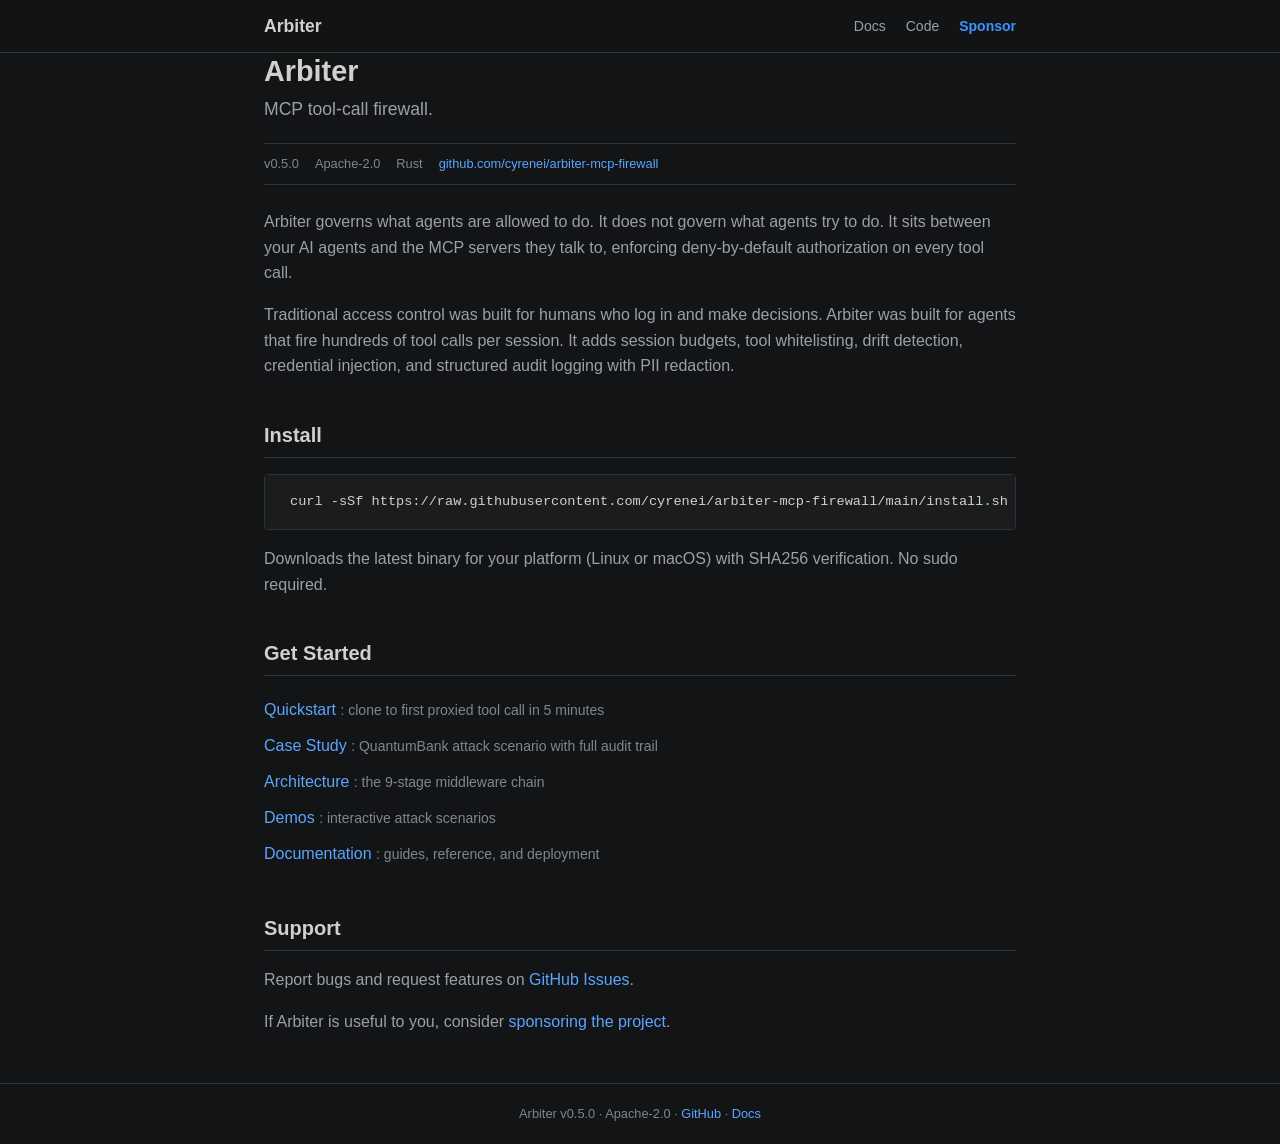
==== docs/index.html @ 77f43d79 "arbiter firewall" ====
<!DOCTYPE html>
<html lang="en">
<head>
  <meta charset="utf-8">
  <meta name="viewport" content="width=device-width, initial-scale=1">
  <title>Arbiter: MCP Tool-Call Firewall</title>
  <meta name="description" content="Open-source MCP tool-call firewall. Deny-by-default authorization, session budgets, drift detection, and audit logging for every tool call.">
  <link rel="canonical" href="https://cyrenei.github.io/arbiter-mcp-firewall/">
  <link rel="stylesheet" href="styles/site.css">
</head>
<body>
  <a class="skip-link" href="#main">Skip to content</a>

  <nav>
    <div class="inner">
      <a class="logo" href="./">Arbiter</a>
      <div class="links">
        <a href="docs/">Docs</a>
        <a href="https://github.com/cyrenei/arbiter-mcp-firewall">Code</a>
        <a class="sponsor" href="https://github.com/sponsors/cyrenei">Sponsor</a>
      </div>
    </div>
  </nav>

  <main id="main" class="container">
    <h1>Arbiter</h1>
    <p class="tagline">MCP tool-call firewall.</p>

    <div class="info-strip">
      <span>v0.5.0</span>
      <span>Apache-2.0</span>
      <span>Rust</span>
      <span><a href="https://github.com/cyrenei/arbiter-mcp-firewall">github.com/cyrenei/arbiter-mcp-firewall</a></span>
    </div>

    <p>Arbiter governs what agents are allowed to do. It does not govern what
    agents try to do. It sits between your AI agents and the MCP servers
    they talk to, enforcing deny-by-default authorization on every tool
    call.</p>

    <p>Traditional access control was built for humans who log in and make
    decisions. Arbiter was built for agents that fire hundreds of tool calls
    per session. It adds session budgets, tool whitelisting, drift detection,
    credential injection, and structured audit logging with PII redaction.</p>

    <h2>Install</h2>

    <pre><code>curl -sSf https://raw.githubusercontent.com/cyrenei/arbiter-mcp-firewall/main/install.sh | sh</code></pre>

    <p class="desc">Downloads the latest binary for your platform (Linux or macOS) with SHA256 verification. No sudo required.</p>

    <h2>Get Started</h2>

    <ul class="doc-links">
      <li><a href="docs/getting-started/quickstart.html">Quickstart</a>
        <span class="desc">: clone to first proxied tool call in 5 minutes</span></li>
      <li><a href="case-study.html">Case Study</a>
        <span class="desc">: QuantumBank attack scenario with full audit trail</span></li>
      <li><a href="docs/understanding/architecture.html">Architecture</a>
        <span class="desc">: the 9-stage middleware chain</span></li>
      <li><a href="demos/">Demos</a>
        <span class="desc">: interactive attack scenarios</span></li>
      <li><a href="docs/">Documentation</a>
        <span class="desc">: guides, reference, and deployment</span></li>
    </ul>

    <h2>Support</h2>

    <p>Report bugs and request features on
    <a href="https://github.com/cyrenei/arbiter-mcp-firewall/issues">GitHub Issues</a>.</p>

    <p>If Arbiter is useful to you, consider
    <a href="https://github.com/sponsors/cyrenei">sponsoring the project</a>.</p>
  </main>

  <footer>
    <div class="container">
      Arbiter v0.5.0 &middot; Apache-2.0 &middot;
      <a href="https://github.com/cyrenei/arbiter-mcp-firewall">GitHub</a> &middot;
      <a href="docs/">Docs</a>
    </div>
  </footer>
</body>
</html>
---- docs/styles/site.css ----
/* Arbiter: Project Site
   Dark mode, aligned with Furo (Sphinx theme) design tokens.
   Light, fast, honest. No frameworks, no build step. */

*, *::before, *::after { margin: 0; padding: 0; box-sizing: border-box; }

body {
  font-family: -apple-system, BlinkMacSystemFont, "Segoe UI", Helvetica, Arial,
    sans-serif, "Apple Color Emoji", "Segoe UI Emoji";
  color: #cfd0d0;
  background: #131416;
  line-height: 1.6;
  -webkit-font-smoothing: antialiased;
}

/* ── Skip Link ─────────────────────────────────────────────── */

.skip-link {
  position: absolute;
  top: -100px;
  left: 0;
  background: #3d94ff;
  color: #fff;
  padding: 8px 16px;
  z-index: 1000;
  font-size: 0.875rem;
  text-decoration: none;
}
.skip-link:focus { top: 0; }

/* ── Layout ────────────────────────────────────────────────── */

.container {
  max-width: 800px;
  margin: 0 auto;
  padding: 0 24px;
}

/* ── Navigation ────────────────────────────────────────────── */

nav {
  position: sticky;
  top: 0;
  z-index: 100;
  background: rgba(19, 20, 22, 0.92);
  backdrop-filter: blur(12px);
  -webkit-backdrop-filter: blur(12px);
  border-bottom: 1px solid #303335;
  padding: 12px 0;
}
nav .inner {
  max-width: 800px;
  margin: 0 auto;
  padding: 0 24px;
  display: flex;
  align-items: center;
  justify-content: space-between;
  flex-wrap: wrap;
  gap: 8px;
}
nav .logo {
  font-weight: 700;
  font-size: 1.1rem;
  color: #cfd0d0;
  text-decoration: none;
}
nav .logo:hover { color: #cfd0d0; text-decoration: none; }
nav .links {
  display: flex;
  gap: 20px;
  align-items: center;
  flex-wrap: wrap;
}
nav .links a {
  color: #9ca0a5;
  font-size: 0.875rem;
  text-decoration: none;
}
nav .links a:hover { color: #cfd0d0; }
nav .links .sponsor {
  color: #3d94ff;
  font-weight: 600;
}

/* ── Typography ────────────────────────────────────────────── */

h1 {
  font-size: 1.8rem;
  font-weight: 700;
  margin-bottom: 4px;
  line-height: 1.3;
  color: #cfd0d0;
}
h2 {
  font-size: 1.25rem;
  font-weight: 600;
  margin-top: 40px;
  margin-bottom: 16px;
  padding-bottom: 6px;
  border-bottom: 1px solid #303335;
  color: #cfd0d0;
}
h3 {
  font-size: 1rem;
  font-weight: 600;
  margin-top: 24px;
  margin-bottom: 8px;
  color: #cfd0d0;
}
p {
  color: #9ca0a5;
  margin-bottom: 16px;
}
.tagline {
  font-size: 1.1rem;
  color: #9ca0a5;
  margin-bottom: 20px;
}
a {
  color: #5ca5ff;
  text-decoration: none;
}
a:hover { text-decoration: underline; }

/* ── Info Strip ────────────────────────────────────────────── */

.info-strip {
  display: flex;
  gap: 16px;
  flex-wrap: wrap;
  font-size: 0.8rem;
  color: #81868d;
  margin-bottom: 24px;
  padding: 10px 0;
  border-top: 1px solid #303335;
  border-bottom: 1px solid #303335;
}

/* ── Code Blocks ───────────────────────────────────────────── */

pre {
  background: #1a1c1e;
  border: 1px solid #303335;
  border-radius: 4px;
  padding: 16px 20px;
  overflow-x: auto;
  font-family: "SFMono-Regular", Menlo, Consolas, Monaco, "Liberation Mono",
    "Lucida Console", monospace;
  font-size: 0.85rem;
  line-height: 1.65;
  color: #cfd0d0;
  margin-bottom: 16px;
}
code {
  font-family: "SFMono-Regular", Menlo, Consolas, Monaco, "Liberation Mono",
    "Lucida Console", monospace;
  font-size: 0.85rem;
  background: #1a1c1e;
  padding: 1px 5px;
  border-radius: 3px;
}

/* ── Doc Links ─────────────────────────────────────────────── */

.doc-links {
  list-style: none;
  margin-bottom: 16px;
}
.doc-links li {
  padding: 6px 0;
  line-height: 1.5;
}
.doc-links a {
  font-weight: 500;
}
.doc-links .desc {
  color: #81868d;
  font-size: 0.875rem;
}

/* ── Pipeline List ─────────────────────────────────────────── */

main ol {
  padding-left: 20px;
  margin-bottom: 16px;
}
main ol li {
  padding: 3px 0;
  color: #9ca0a5;
}
main ol li strong {
  color: #cfd0d0;
}

/* ── Footer ────────────────────────────────────────────────── */

footer {
  border-top: 1px solid #303335;
  margin-top: 48px;
  padding: 20px 0;
  font-size: 0.8rem;
  color: #81868d;
  text-align: center;
}
footer a { color: #5ca5ff; }

/* ── Responsive ────────────────────────────────────────────── */

@media (max-width: 480px) {
  h1 { font-size: 1.5rem; }
  .info-strip { gap: 12px; }
}

/* ── Accessibility ─────────────────────────────────────────── */

:focus-visible {
  outline: 2px solid #3d94ff;
  outline-offset: 2px;
}

@media (prefers-reduced-motion: reduce) {
  * { transition-duration: 0.01ms !important; }
}
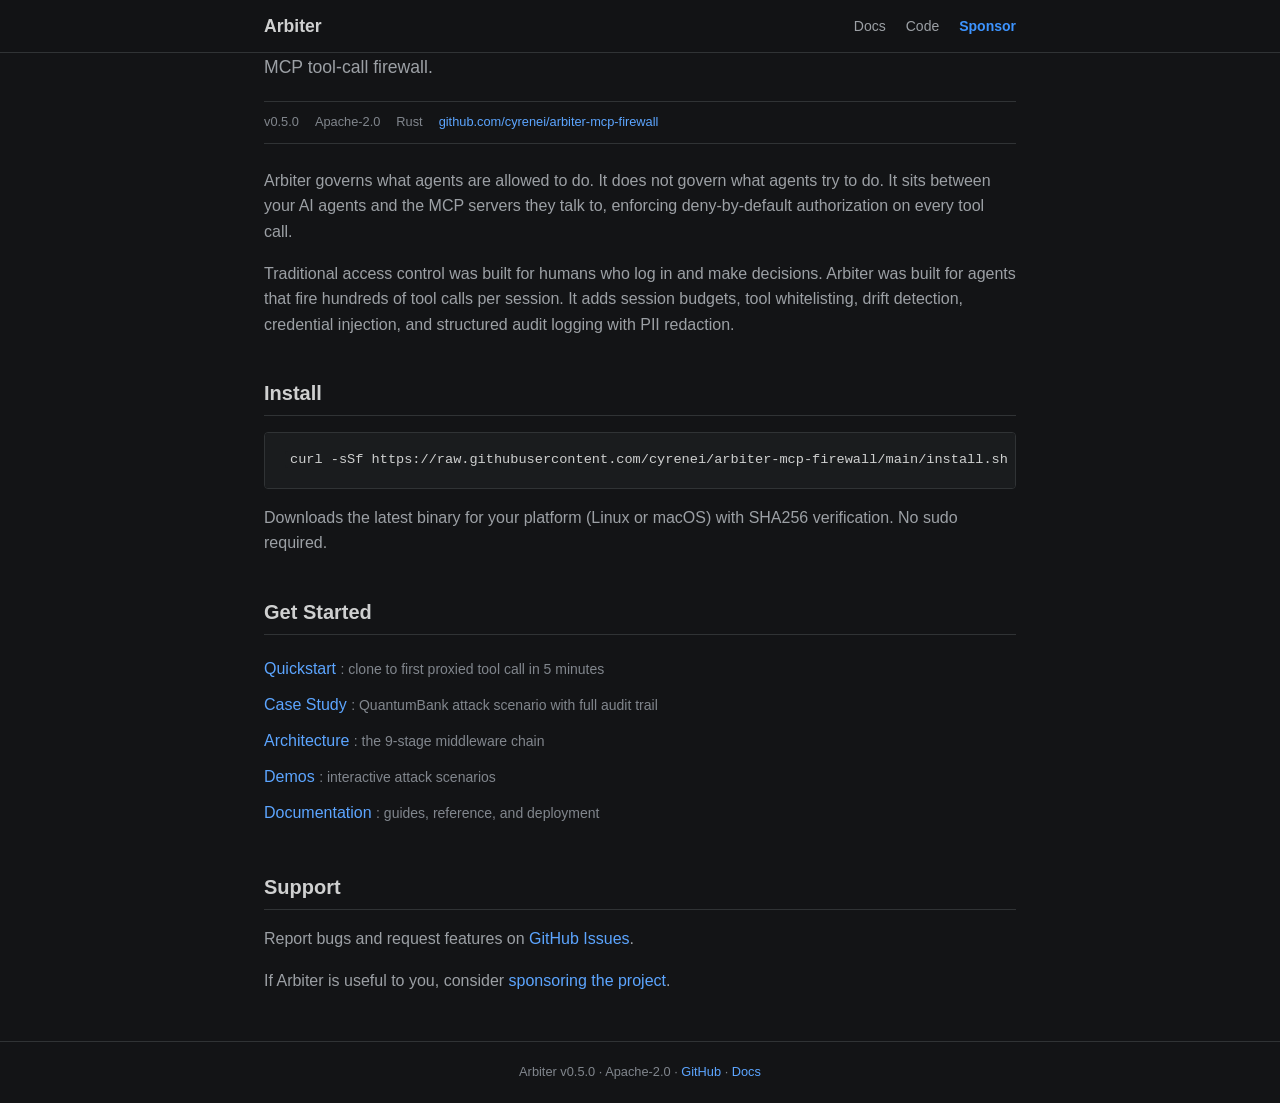
==== commit 031f293e: "Cleaning up homepage" ====
--- a/docs/index.html
+++ b/docs/index.html
@@ -23,7 +23,6 @@
   </nav>
 
   <main id="main" class="container">
-    <h1>Arbiter</h1>
     <p class="tagline">MCP tool-call firewall.</p>
 
     <div class="info-strip">
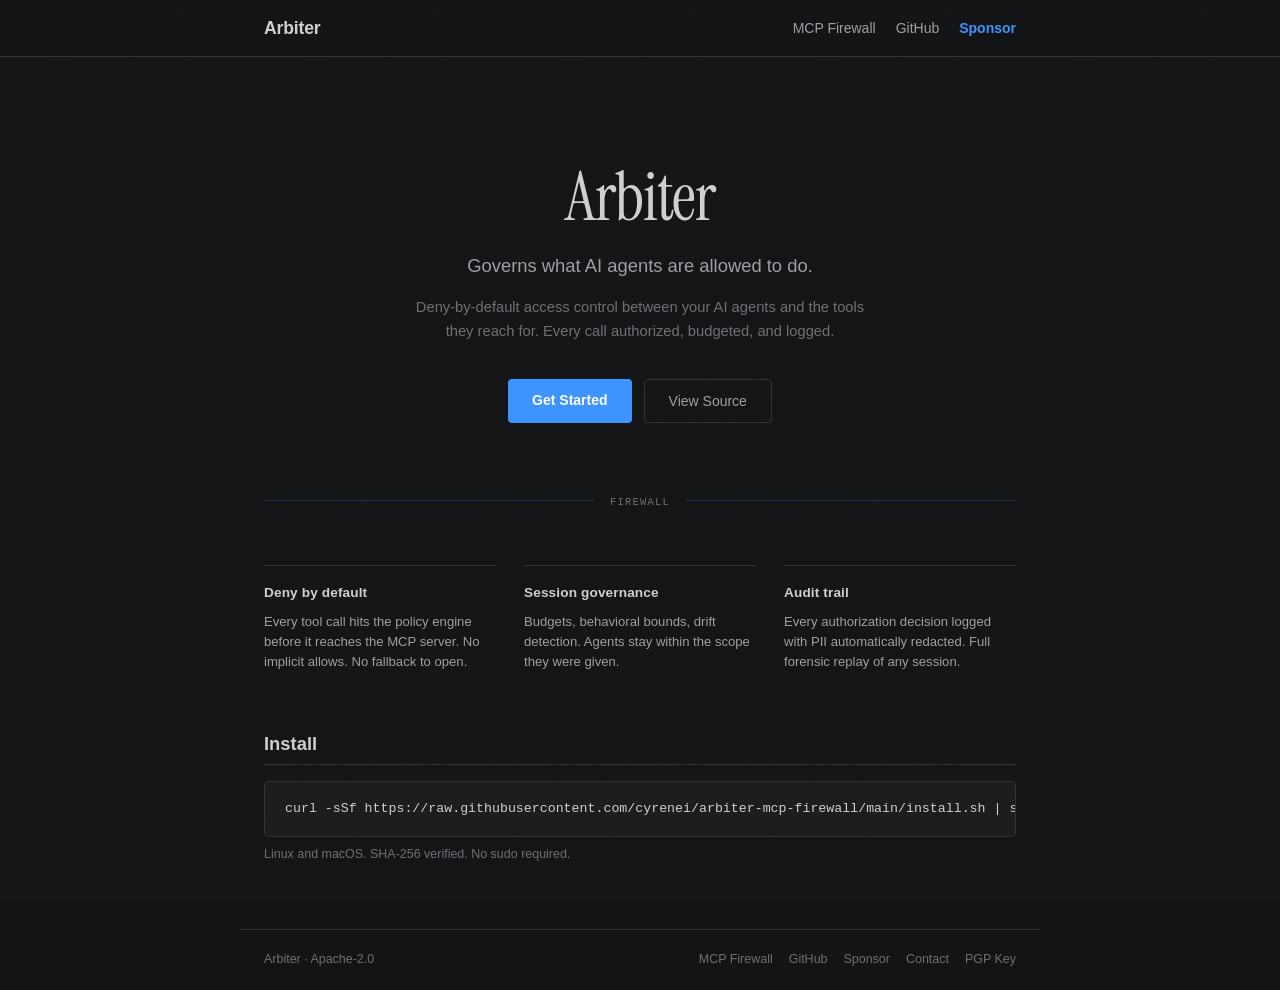
==== commit 4345ccc3: "add contact email, PGP key, and update author identity - Contact: arbitersecurity@proton.me with PGP" ====
--- a/docs/index.html
+++ b/docs/index.html
@@ -3,80 +3,78 @@
 <head>
   <meta charset="utf-8">
   <meta name="viewport" content="width=device-width, initial-scale=1">
-  <title>Arbiter: MCP Tool-Call Firewall</title>
-  <meta name="description" content="Open-source MCP tool-call firewall. Deny-by-default authorization, session budgets, drift detection, and audit logging for every tool call.">
-  <link rel="canonical" href="https://cyrenei.github.io/arbiter-mcp-firewall/">
-  <link rel="stylesheet" href="styles/site.css">
+  <title>Arbiter — Security for AI Agents</title>
+  <meta name="description" content="Identity and access management for AI agents. Deny-by-default authorization, session governance, and audit logging for every tool call.">
+  <link rel="canonical" href="https://arbiter-security.dev/">
+  <meta property="og:title" content="Arbiter — Security for AI Agents">
+  <meta property="og:description" content="Deny-by-default access control between your AI agents and the tools they reach for.">
+  <meta property="og:type" content="website">
+  <meta property="og:url" content="https://arbiter-security.dev/">
+  <meta name="twitter:card" content="summary">
+  <link rel="preconnect" href="https://fonts.googleapis.com">
+  <link rel="preconnect" href="https://fonts.gstatic.com" crossorigin>
+  <link href="https://fonts.googleapis.com/css2?family=Instrument+Serif&display=swap" rel="stylesheet">
+  <link rel="stylesheet" href="styles/home.css">
 </head>
 <body>
   <a class="skip-link" href="#main">Skip to content</a>
 
   <nav>
-    <div class="inner">
-      <a class="logo" href="./">Arbiter</a>
-      <div class="links">
-        <a href="docs/">Docs</a>
-        <a href="https://github.com/cyrenei/arbiter-mcp-firewall">Code</a>
+    <div class="nav-inner">
+      <a class="logo" href="/">Arbiter</a>
+      <div class="nav-links">
+        <a href="/firewall">MCP Firewall</a>
+        <a href="https://github.com/cyrenei/arbiter-mcp-firewall">GitHub</a>
         <a class="sponsor" href="https://github.com/sponsors/cyrenei">Sponsor</a>
       </div>
     </div>
   </nav>
 
-  <main id="main" class="container">
-    <p class="tagline">MCP tool-call firewall.</p>
+  <main id="main">
+    <section class="hero">
+      <h1>Arbiter</h1>
+      <p class="tagline">Governs what AI agents are allowed to do.</p>
+      <p class="description">Deny-by-default access control between your AI agents and the tools they reach for. Every call authorized, budgeted, and logged.</p>
+      <div class="cta-group">
+        <a class="cta-primary" href="/firewall">Get Started</a>
+        <a class="cta-secondary" href="https://github.com/cyrenei/arbiter-mcp-firewall">View Source</a>
+      </div>
+    </section>
 
-    <div class="info-strip">
-      <span>v0.5.0</span>
-      <span>Apache-2.0</span>
-      <span>Rust</span>
-      <span><a href="https://github.com/cyrenei/arbiter-mcp-firewall">github.com/cyrenei/arbiter-mcp-firewall</a></span>
+    <div class="divider">
+      <span class="divider-label">firewall</span>
     </div>
 
-    <p>Arbiter governs what agents are allowed to do. It does not govern what
-    agents try to do. It sits between your AI agents and the MCP servers
-    they talk to, enforcing deny-by-default authorization on every tool
-    call.</p>
+    <section class="features">
+      <div class="feature">
+        <h3>Deny by default</h3>
+        <p>Every tool call hits the policy engine before it reaches the MCP server. No implicit allows. No fallback to open.</p>
+      </div>
+      <div class="feature">
+        <h3>Session governance</h3>
+        <p>Budgets, behavioral bounds, drift detection. Agents stay within the scope they were given.</p>
+      </div>
+      <div class="feature">
+        <h3>Audit trail</h3>
+        <p>Every authorization decision logged with PII automatically redacted. Full forensic replay of any session.</p>
+      </div>
+    </section>
 
-    <p>Traditional access control was built for humans who log in and make
-    decisions. Arbiter was built for agents that fire hundreds of tool calls
-    per session. It adds session budgets, tool whitelisting, drift detection,
-    credential injection, and structured audit logging with PII redaction.</p>
-
-    <h2>Install</h2>
-
-    <pre><code>curl -sSf https://raw.githubusercontent.com/cyrenei/arbiter-mcp-firewall/main/install.sh | sh</code></pre>
-
-    <p class="desc">Downloads the latest binary for your platform (Linux or macOS) with SHA256 verification. No sudo required.</p>
-
-    <h2>Get Started</h2>
-
-    <ul class="doc-links">
-      <li><a href="docs/getting-started/quickstart.html">Quickstart</a>
-        <span class="desc">: clone to first proxied tool call in 5 minutes</span></li>
-      <li><a href="case-study.html">Case Study</a>
-        <span class="desc">: QuantumBank attack scenario with full audit trail</span></li>
-      <li><a href="docs/understanding/architecture.html">Architecture</a>
-        <span class="desc">: the 9-stage middleware chain</span></li>
-      <li><a href="demos/">Demos</a>
-        <span class="desc">: interactive attack scenarios</span></li>
-      <li><a href="docs/">Documentation</a>
-        <span class="desc">: guides, reference, and deployment</span></li>
-    </ul>
-
-    <h2>Support</h2>
-
-    <p>Report bugs and request features on
-    <a href="https://github.com/cyrenei/arbiter-mcp-firewall/issues">GitHub Issues</a>.</p>
-
-    <p>If Arbiter is useful to you, consider
-    <a href="https://github.com/sponsors/cyrenei">sponsoring the project</a>.</p>
+    <section class="install">
+      <h2>Install</h2>
+      <pre><code>curl -sSf https://raw.githubusercontent.com/cyrenei/arbiter-mcp-firewall/main/install.sh | sh</code></pre>
+      <p class="note">Linux and macOS. SHA-256 verified. No sudo required.</p>
+    </section>
   </main>
 
   <footer>
-    <div class="container">
-      Arbiter v0.5.0 &middot; Apache-2.0 &middot;
-      <a href="https://github.com/cyrenei/arbiter-mcp-firewall">GitHub</a> &middot;
-      <a href="docs/">Docs</a>
+    <span>Arbiter &middot; Apache-2.0</span>
+    <div class="footer-links">
+      <a href="/firewall">MCP Firewall</a>
+      <a href="https://github.com/cyrenei/arbiter-mcp-firewall">GitHub</a>
+      <a href="https://github.com/sponsors/cyrenei">Sponsor</a>
+      <a href="mailto:arbitersecurity@proton.me">Contact</a>
+      <a href="pub-key.asc">PGP Key</a>
     </div>
   </footer>
 </body>
--- a/docs/styles/home.css
+++ b/docs/styles/home.css
@@ -0,0 +1,353 @@
+/* arbiter-security.dev — front page
+   Restraint is the design. */
+
+*, *::before, *::after { margin: 0; padding: 0; box-sizing: border-box; }
+
+:root {
+  --bg: #131416;
+  --surface: #1a1c1e;
+  --border: #303335;
+  --text: #cfd0d0;
+  --text-muted: #9ca0a5;
+  --text-dim: #6c7075;
+  --accent: #3d94ff;
+  --mono: "SFMono-Regular", Menlo, Consolas, Monaco, "Liberation Mono", monospace;
+  --serif: "Instrument Serif", Georgia, "Times New Roman", serif;
+  --sans: -apple-system, BlinkMacSystemFont, "Segoe UI", Helvetica, Arial,
+    sans-serif, "Apple Color Emoji", "Segoe UI Emoji";
+}
+
+body {
+  font-family: var(--sans);
+  color: var(--text);
+  background: var(--bg);
+  line-height: 1.6;
+  -webkit-font-smoothing: antialiased;
+}
+
+/* film grain — barely perceptible, adds analog depth */
+body::after {
+  content: '';
+  position: fixed;
+  inset: 0;
+  pointer-events: none;
+  opacity: 0.025;
+  background-image: url("data:image/svg+xml,%3Csvg viewBox='0 0 256 256' xmlns='http://www.w3.org/2000/svg'%3E%3Cfilter id='n'%3E%3CfeTurbulence type='fractalNoise' baseFrequency='0.85' numOctaves='4' stitchTiles='stitch'/%3E%3C/filter%3E%3Crect width='100%25' height='100%25' filter='url(%23n)'/%3E%3C/svg%3E");
+  background-size: 256px;
+  z-index: 9999;
+}
+
+/* ── skip link ──────────────────────── */
+
+.skip-link {
+  position: absolute;
+  top: -100px;
+  left: 0;
+  background: var(--accent);
+  color: #fff;
+  padding: 8px 16px;
+  z-index: 10000;
+  font-size: 0.875rem;
+  text-decoration: none;
+}
+.skip-link:focus { top: 0; }
+
+/* ── nav ────────────────────────────── */
+
+nav {
+  position: sticky;
+  top: 0;
+  z-index: 100;
+  background: rgba(19, 20, 22, 0.92);
+  backdrop-filter: blur(12px);
+  -webkit-backdrop-filter: blur(12px);
+  border-bottom: 1px solid var(--border);
+  padding: 14px 0;
+}
+
+.nav-inner {
+  max-width: 800px;
+  margin: 0 auto;
+  padding: 0 24px;
+  display: flex;
+  align-items: center;
+  justify-content: space-between;
+  flex-wrap: wrap;
+  gap: 8px;
+}
+
+.logo {
+  font-weight: 700;
+  font-size: 1.1rem;
+  color: var(--text);
+  text-decoration: none;
+  letter-spacing: -0.01em;
+}
+.logo:hover { text-decoration: none; }
+
+.nav-links {
+  display: flex;
+  gap: 20px;
+  align-items: center;
+}
+
+.nav-links a {
+  color: var(--text-muted);
+  font-size: 0.875rem;
+  text-decoration: none;
+  transition: color 0.15s;
+}
+.nav-links a:hover { color: var(--text); }
+
+.nav-links .sponsor {
+  color: var(--accent);
+  font-weight: 600;
+}
+
+/* ── hero ───────────────────────────── */
+
+.hero {
+  max-width: 800px;
+  margin: 0 auto;
+  padding: 104px 24px 64px;
+  text-align: center;
+}
+
+.hero h1 {
+  font-family: var(--serif);
+  font-size: clamp(2.8rem, 6vw, 4.2rem);
+  font-weight: 400;
+  letter-spacing: -0.02em;
+  line-height: 1.1;
+  color: var(--text);
+  margin-bottom: 16px;
+  text-shadow: 0 0 80px rgba(61, 148, 255, 0.06);
+  animation: fadeUp 0.6s ease both;
+  animation-delay: 0.1s;
+}
+
+.hero .tagline {
+  font-size: 1.15rem;
+  color: var(--text-muted);
+  margin-bottom: 14px;
+  animation: fadeUp 0.6s ease both;
+  animation-delay: 0.2s;
+}
+
+.hero .description {
+  font-size: 0.92rem;
+  color: var(--text-dim);
+  max-width: 460px;
+  margin: 0 auto 36px;
+  line-height: 1.65;
+  animation: fadeUp 0.6s ease both;
+  animation-delay: 0.3s;
+}
+
+.cta-group {
+  display: flex;
+  gap: 12px;
+  justify-content: center;
+  flex-wrap: wrap;
+  animation: fadeUp 0.6s ease both;
+  animation-delay: 0.4s;
+}
+
+.cta-primary {
+  display: inline-block;
+  padding: 10px 24px;
+  background: var(--accent);
+  color: #fff;
+  font-size: 0.875rem;
+  font-weight: 600;
+  border-radius: 4px;
+  text-decoration: none;
+  transition: background 0.15s;
+}
+.cta-primary:hover { background: #5ca5ff; text-decoration: none; }
+
+.cta-secondary {
+  display: inline-block;
+  padding: 10px 24px;
+  background: transparent;
+  color: var(--text-muted);
+  font-size: 0.875rem;
+  font-weight: 500;
+  border: 1px solid var(--border);
+  border-radius: 4px;
+  text-decoration: none;
+  transition: border-color 0.15s, color 0.15s;
+}
+.cta-secondary:hover {
+  border-color: var(--text-dim);
+  color: var(--text);
+  text-decoration: none;
+}
+
+/* ── divider — the firewall line ────── */
+
+.divider {
+  position: relative;
+  text-align: center;
+  max-width: 800px;
+  margin: 0 auto;
+  padding: 0 24px;
+  animation: fadeUp 0.6s ease both;
+  animation-delay: 0.5s;
+}
+
+.divider::before {
+  content: '';
+  position: absolute;
+  left: 24px;
+  right: 24px;
+  top: 50%;
+  height: 1px;
+  background: var(--accent);
+  opacity: 0.25;
+  box-shadow: 0 0 12px rgba(61, 148, 255, 0.08);
+}
+
+.divider-label {
+  position: relative;
+  background: var(--bg);
+  padding: 0 16px;
+  font-family: var(--mono);
+  font-size: 0.65rem;
+  letter-spacing: 0.12em;
+  text-transform: uppercase;
+  color: var(--text-dim);
+}
+
+/* ── features ───────────────────────── */
+
+.features {
+  display: grid;
+  grid-template-columns: repeat(3, 1fr);
+  gap: 28px;
+  max-width: 800px;
+  margin: 52px auto 0;
+  padding: 0 24px;
+}
+
+.feature {
+  padding-top: 16px;
+  border-top: 1px solid var(--border);
+}
+
+.feature h3 {
+  font-size: 0.85rem;
+  font-weight: 600;
+  letter-spacing: 0.01em;
+  margin-bottom: 8px;
+  color: var(--text);
+}
+
+.feature p {
+  font-size: 0.82rem;
+  color: var(--text-muted);
+  line-height: 1.55;
+  margin: 0;
+}
+
+/* ── install ────────────────────────── */
+
+.install {
+  max-width: 800px;
+  margin: 56px auto 0;
+  padding: 0 24px;
+}
+
+.install h2 {
+  font-size: 1.15rem;
+  font-weight: 600;
+  margin-bottom: 16px;
+  padding-bottom: 6px;
+  border-bottom: 1px solid var(--border);
+  color: var(--text);
+}
+
+.install pre {
+  background: var(--surface);
+  border: 1px solid var(--border);
+  border-radius: 4px;
+  padding: 16px 20px;
+  overflow-x: auto;
+  font-family: var(--mono);
+  font-size: 0.83rem;
+  line-height: 1.65;
+  color: var(--text);
+  margin-bottom: 8px;
+}
+
+.install code {
+  font-family: var(--mono);
+  font-size: 0.83rem;
+  background: none;
+  padding: 0;
+}
+
+.install .note {
+  font-size: 0.78rem;
+  color: var(--text-dim);
+  margin: 0;
+}
+
+/* ── footer ─────────────────────────── */
+
+footer {
+  max-width: 800px;
+  margin: 64px auto 0;
+  padding: 20px 24px;
+  border-top: 1px solid var(--border);
+  font-size: 0.78rem;
+  color: var(--text-dim);
+  display: flex;
+  align-items: center;
+  justify-content: space-between;
+  flex-wrap: wrap;
+  gap: 8px;
+}
+
+footer a {
+  color: var(--text-dim);
+  text-decoration: none;
+  transition: color 0.15s;
+}
+footer a:hover { color: var(--text-muted); }
+
+.footer-links {
+  display: flex;
+  gap: 16px;
+}
+
+/* ── load animation ─────────────────── */
+
+@keyframes fadeUp {
+  from { opacity: 0; transform: translateY(10px); }
+  to { opacity: 1; transform: translateY(0); }
+}
+
+/* ── responsive ─────────────────────── */
+
+@media (max-width: 640px) {
+  .hero { padding: 72px 24px 48px; }
+  .hero h1 { font-size: 2.4rem; }
+  .features { grid-template-columns: 1fr; gap: 20px; }
+  footer { flex-direction: column; text-align: center; }
+}
+
+/* ── a11y ───────────────────────────── */
+
+:focus-visible {
+  outline: 2px solid var(--accent);
+  outline-offset: 2px;
+}
+
+@media (prefers-reduced-motion: reduce) {
+  *, *::before, *::after {
+    animation-duration: 0.01ms !important;
+    animation-delay: 0.01ms !important;
+    transition-duration: 0.01ms !important;
+  }
+}
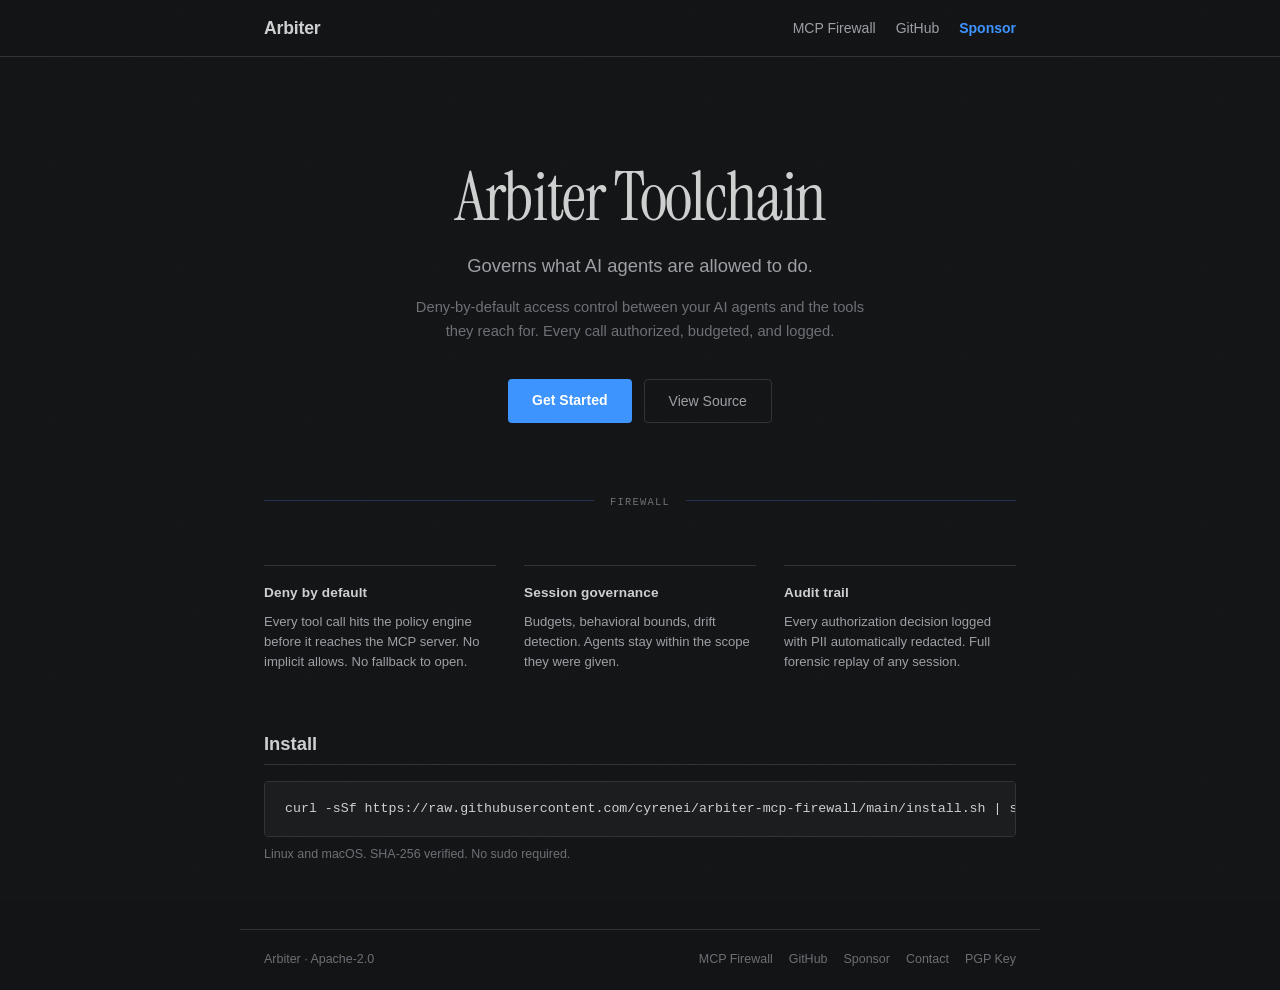
==== commit c61b31af: "update readme and website copy" ====
--- a/docs/index.html
+++ b/docs/index.html
@@ -3,10 +3,10 @@
 <head>
   <meta charset="utf-8">
   <meta name="viewport" content="width=device-width, initial-scale=1">
-  <title>Arbiter — Security for AI Agents</title>
+  <title>Arbiter Toolchain — Security for AI Agents</title>
   <meta name="description" content="Identity and access management for AI agents. Deny-by-default authorization, session governance, and audit logging for every tool call.">
   <link rel="canonical" href="https://arbiter-security.dev/">
-  <meta property="og:title" content="Arbiter — Security for AI Agents">
+  <meta property="og:title" content="Arbiter Toolchain — Security for AI Agents">
   <meta property="og:description" content="Deny-by-default access control between your AI agents and the tools they reach for.">
   <meta property="og:type" content="website">
   <meta property="og:url" content="https://arbiter-security.dev/">
@@ -32,7 +32,7 @@
 
   <main id="main">
     <section class="hero">
-      <h1>Arbiter</h1>
+      <h1>Arbiter Toolchain</h1>
       <p class="tagline">Governs what AI agents are allowed to do.</p>
       <p class="description">Deny-by-default access control between your AI agents and the tools they reach for. Every call authorized, budgeted, and logged.</p>
       <div class="cta-group">
